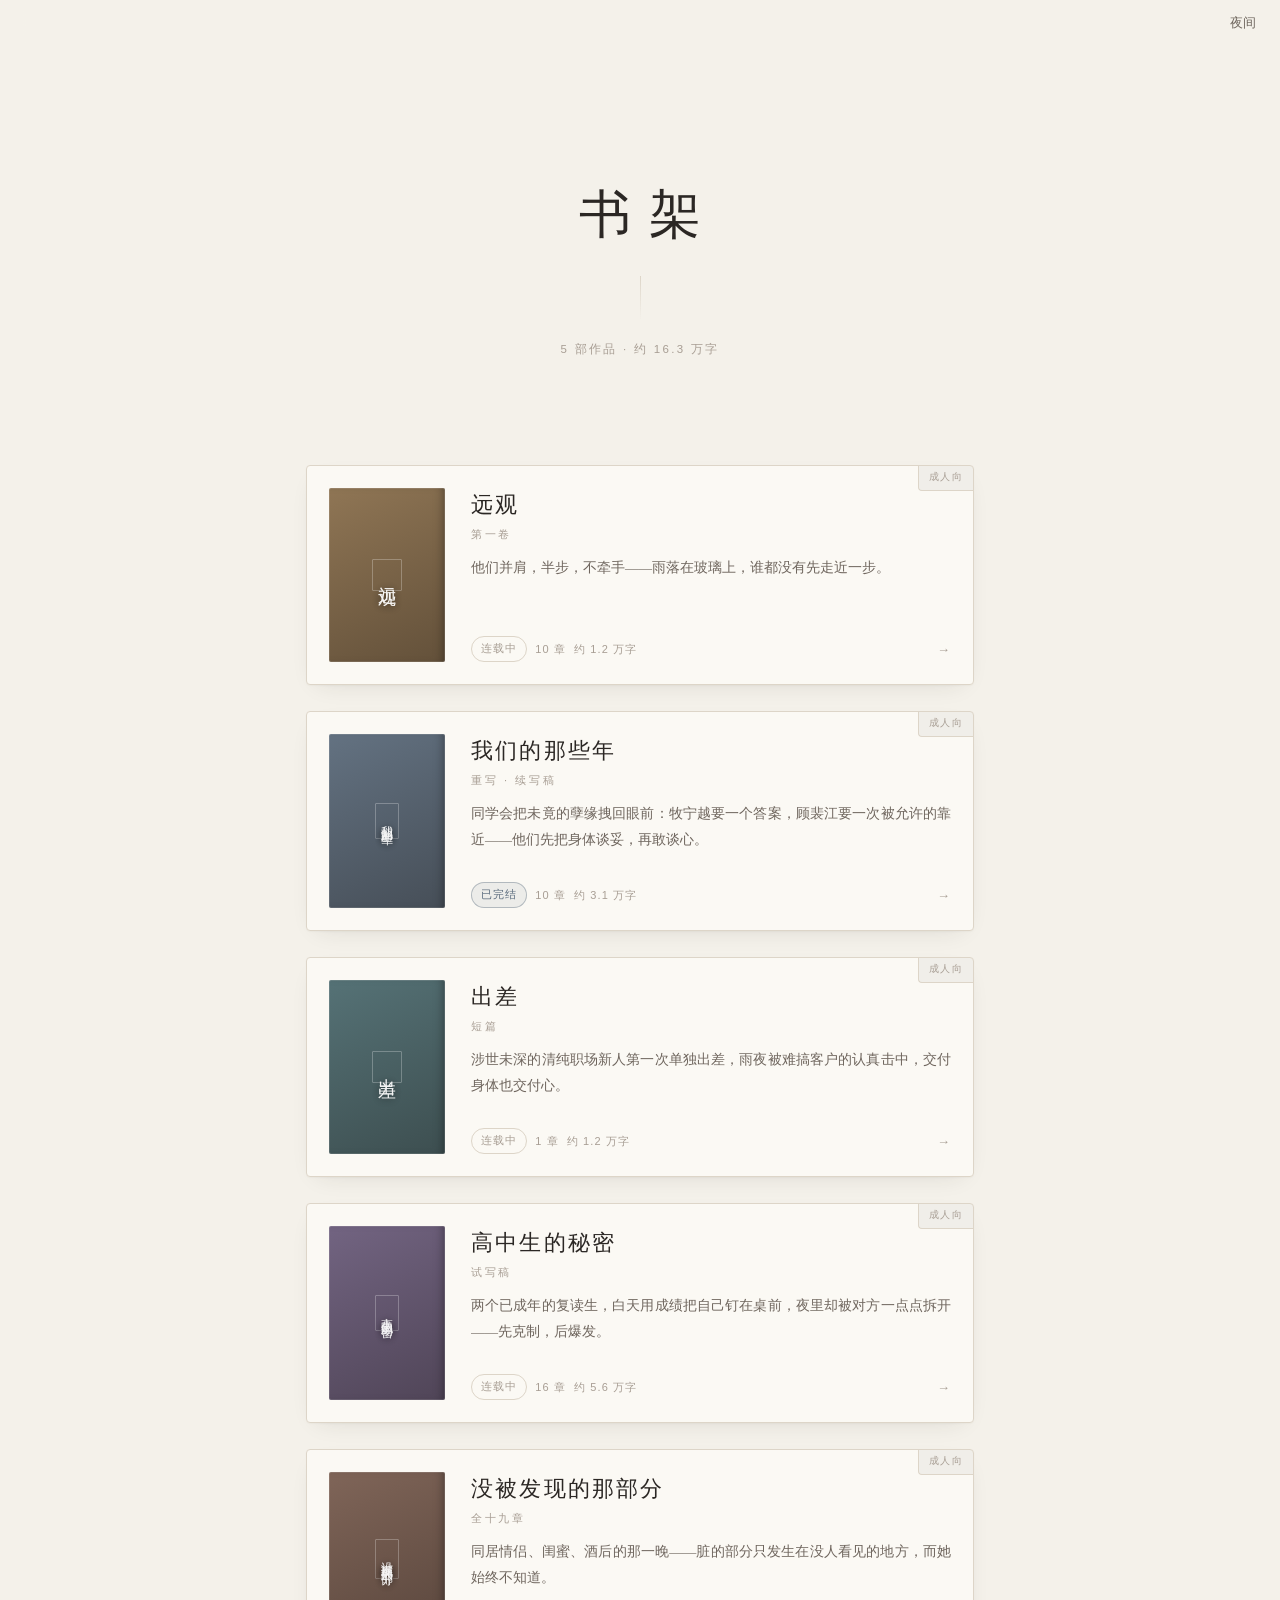
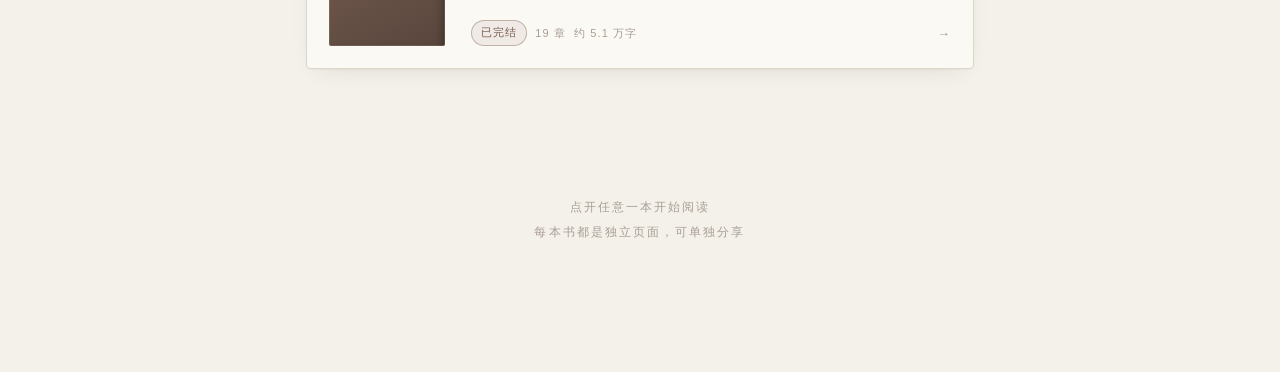
==== site/index.html @ e3aeb0eb "Initial commit: 小说写作工作区与构建器 纳入 books/ 各作品（含《没被发现的那部分》19 章完结稿）、build.py、site/ 静态阅读页、templates/ 与素材库；忽" ====
<!DOCTYPE html>
<html lang="zh-CN" data-theme="day">
<head>
<meta charset="utf-8">
<meta name="viewport" content="width=device-width,initial-scale=1,viewport-fit=cover">
<meta name="color-scheme" content="light dark">
<title>书架</title>
<style>
:root{
  --bg:#f4f1ea; --bg-elev:#fbf9f4; --ink:#2b2724; --ink-soft:#6f665e;
  --ink-faint:#a89e94; --rule:#ddd5c8;
  --accent:#8c6f4a; --accent-lit:#8c6f4a;
  --shadow:0 1px 2px rgba(43,39,36,.04),0 8px 24px -12px rgba(43,39,36,.14);
  --shadow-lift:0 2px 4px rgba(43,39,36,.05),0 20px 44px -16px rgba(43,39,36,.22);
  --font-scale:1;
  --ease:cubic-bezier(.4,0,.2,1);
  --serif:"Songti SC","Source Han Serif SC","Noto Serif CJK SC","Source Han Serif CN",
          "SimSun","STSong",Georgia,"Times New Roman",serif;
  --sans:"PingFang SC","Microsoft YaHei","Hiragino Sans GB","Noto Sans CJK SC",
         -apple-system,"Segoe UI",sans-serif;
}
html[data-theme=night]{
  --bg:#16181a; --bg-elev:#1e2124; --ink:#cfc9c0; --ink-soft:#948d84;
  --ink-faint:#645d55; --rule:#2e3236;
  --accent:var(--accent-lit);
  --shadow:0 1px 2px rgba(0,0,0,.3),0 8px 24px -12px rgba(0,0,0,.6);
  --shadow-lift:0 2px 6px rgba(0,0,0,.36),0 22px 48px -16px rgba(0,0,0,.7);
}
*{box-sizing:border-box}
html{scroll-behavior:smooth}
body{
  margin:0; background:var(--bg); color:var(--ink);
  font-family:var(--serif); -webkit-font-smoothing:antialiased;
  transition:background .4s var(--ease),color .4s var(--ease);
}
::selection{background:color-mix(in srgb,var(--accent) 24%,transparent)}
a{color:inherit}
:focus-visible{outline:2px solid var(--accent);outline-offset:2px;border-radius:2px}

/* 通用入场：加 .rise 的元素初始下沉透明，进入视口时由 JS 挂 .in */
.rise{opacity:0;transform:translateY(18px);
  transition:opacity .7s var(--ease),transform .7s var(--ease)}
.rise.in{opacity:1;transform:none}

.tbtn{border:0;background:none;color:var(--ink-soft);font-family:var(--sans);font-size:13px;
  cursor:pointer;padding:7px 10px;border-radius:6px;line-height:1;
  transition:color .25s var(--ease),background .25s var(--ease)}
.tbtn:hover{color:var(--ink);background:color-mix(in srgb,var(--ink) 7%,transparent)}
.tbtn:active{transform:scale(.94)}

@media (prefers-reduced-motion:reduce){
  *{transition:none!important;animation:none!important;scroll-behavior:auto!important}
  .rise{opacity:1!important;transform:none!important}
}

body{padding:0}
#shelf-tools{position:fixed;top:0;right:0;left:0;height:46px;z-index:50;display:flex;
  align-items:center;justify-content:flex-end;gap:2px;padding:0 14px;
  background:color-mix(in srgb,var(--bg) 86%,transparent);
  backdrop-filter:blur(12px) saturate(1.4);
  border-bottom:1px solid transparent;transition:border-color .4s var(--ease)}
#shelf-tools.lifted{border-bottom-color:var(--rule)}

.hero{padding:20vh 26px 12vh;text-align:center}
.hero h1{margin:0;font-size:clamp(34px,7vw,52px);font-weight:400;letter-spacing:.34em;
  text-indent:.34em;animation:titleIn 1.1s var(--ease) both}
.hero .line{width:1px;height:44px;margin:26px auto 0;
  background:linear-gradient(var(--rule),transparent);
  animation:dropIn .9s var(--ease) .3s both}
.hero .meta{margin-top:22px;font-family:var(--sans);font-size:11.5px;letter-spacing:.2em;
  color:var(--ink-faint);animation:fadeUp .9s var(--ease) .42s both}
@keyframes titleIn{from{opacity:0;transform:translateY(18px);letter-spacing:.54em}
  to{opacity:1;transform:none}}
@keyframes fadeUp{from{opacity:0;transform:translateY(14px)}to{opacity:1;transform:none}}
@keyframes dropIn{from{opacity:0;transform:scaleY(0);transform-origin:top}
  to{opacity:1;transform:none}}

.books{max-width:720px;margin:0 auto;padding:0 26px 14vh;
  display:flex;flex-direction:column;gap:26px}

/* 卡片自带的 transition 会整体覆盖 .rise 的，所以这里必须带上 opacity，
   否则入场只会有位移没有淡入 */
.card{display:flex;gap:26px;padding:22px;text-decoration:none;color:inherit;
  background:var(--bg-elev);border:1px solid var(--rule);border-radius:4px;
  box-shadow:var(--shadow);position:relative;overflow:hidden;
  transition:opacity .55s var(--ease),transform .55s var(--ease),
             box-shadow .4s var(--ease),border-color .4s var(--ease)}
/* 悬停时该书主色从左缘渗入 */
.card::before{content:"";position:absolute;inset:0 auto 0 0;width:2px;
  background:var(--bk);transform:scaleY(0);transform-origin:center;
  transition:transform .45s var(--ease)}
/* 用 .rise.in.card 提高特异性，压过 .rise.in 的 transform:none */
.rise.in.card:hover{transform:translateY(-4px);box-shadow:var(--shadow-lift);
  border-color:color-mix(in srgb,var(--bk) 42%,var(--rule))}
.rise.in.card:active{transform:translateY(-1px) scale(.995)}
.card:hover::before{transform:none}

/* 生成式封面：主色纸纹 + 竖排书名 */
.cv{flex:0 0 116px;height:174px;border-radius:2px;overflow:hidden;position:relative;
  display:flex;align-items:center;justify-content:center;
  background:linear-gradient(155deg,
    color-mix(in srgb,var(--bk) 88%,#000 4%),
    color-mix(in srgb,var(--bk) 58%,#2b2724));
  box-shadow:inset 0 0 0 1px rgba(255,255,255,.12),
             inset -7px 0 12px -8px rgba(0,0,0,.55);
  transition:transform .5s var(--ease)}
.card:hover .cv{transform:scale(1.035)}
.cv img{position:absolute;inset:0;width:100%;height:100%;object-fit:cover}
/* 竖排书名：不换列，长书名自动缩字号，避免折成两列挤满封面 */
.cv em{font-style:normal;writing-mode:vertical-rl;white-space:nowrap;
  font-size:var(--cvfs,17px);letter-spacing:.14em;line-height:1;
  color:#fff;opacity:.94;text-shadow:0 1px 10px rgba(0,0,0,.4);
  border:1px solid rgba(255,255,255,.28);padding:12px 5px;border-radius:1px}

.info{flex:1;min-width:0;display:flex;flex-direction:column}
/* 右侧留出「成人向」浮标的位置 */
.info h2{margin:2px 56px 0 0;font-size:22px;font-weight:400;letter-spacing:.1em}
.info .sub{margin-top:7px;font-family:var(--sans);font-size:11px;letter-spacing:.24em;
  color:var(--ink-faint)}
.info .tag{margin:13px 0 0;font-size:13.5px;line-height:1.95;color:var(--ink-soft);
  text-align:justify;
  display:-webkit-box;-webkit-line-clamp:3;-webkit-box-orient:vertical;overflow:hidden}
.info .foot{margin-top:auto;padding-top:15px;display:flex;align-items:center;
  flex-wrap:wrap;gap:8px;font-family:var(--sans);font-size:11px;letter-spacing:.1em;
  color:var(--ink-faint)}
/* 箭头始终占一行的末尾，元信息换行时不被挤走 */
.info .foot .arrow{order:9}
.pill{padding:3px 9px;border-radius:999px;border:1px solid var(--rule);line-height:1.6}
.pill.done{color:var(--bk);border-color:color-mix(in srgb,var(--bk) 40%,transparent);
  background:color-mix(in srgb,var(--bk) 9%,transparent)}
/* 成人向做成卡片右上角浮标，不占元信息那行的宽度 */
.badge{position:absolute;top:0;right:0;z-index:1;
  font-family:var(--sans);font-size:9.5px;letter-spacing:.14em;color:var(--ink-faint);
  padding:5px 10px 6px;border-bottom-left-radius:4px;
  background:color-mix(in srgb,var(--ink) 5%,transparent);
  border-left:1px solid var(--rule);border-bottom:1px solid var(--rule)}
.arrow{margin-left:auto;color:var(--ink-faint);font-size:13px;
  transition:transform .4s var(--ease),color .4s var(--ease)}
.card:hover .arrow{transform:translateX(4px);color:var(--bk)}

.foot-note{padding:0 26px 14vh;text-align:center;font-family:var(--sans);
  font-size:11.5px;letter-spacing:.18em;color:var(--ink-faint);line-height:2.2}

@media (max-width:600px){
  .hero{padding:14vh 22px 9vh}
  .books{padding:0 18px 12vh;gap:20px}
  .card{gap:18px;padding:17px}
  /* 手机上封面按比例缩小，但字号只压一点点，太小会看不清 */
  .cv{flex-basis:92px;height:140px}
  .cv em{font-size:calc(var(--cvfs,17px) * .92);padding:9px 4px}
  .info h2{font-size:19px}
  .info .tag{font-size:12.5px;-webkit-line-clamp:4}
  /* 窄屏元信息压缩到一行，箭头省掉（整卡可点，不需要指示） */
  .info .foot{gap:6px;font-size:10.5px;padding-top:12px}
  .pill{padding:3px 7px}
  .info .foot .arrow{display:none}
  .badge{font-size:9px;padding:4px 8px 5px}
}
@media print{#shelf-tools{display:none}.card{box-shadow:none}}
</style>
</head>
<body>
<nav id="shelf-tools">
  <button class="tbtn" id="theme" aria-label="切换日间夜间">夜间</button>
</nav>

<header class="hero">
  <h1>书架</h1>
  <div class="line"></div>
  <div class="meta">5 部作品 · 约 16.3 万字</div>
</header>

<div class="books">
    <a class="card rise" href="远观.html"
       style="--bk:#8c6f4a;--bk-lit:#a58f72">
      <span class="badge">成人向</span><div class="cv"><em style="--cvfs:18px">远观</em></div>
      <div class="info">
        <h2>远观</h2>
      <div class="sub">第一卷</div>
      <p class="tag">他们并肩，半步，不牵手——雨落在玻璃上，谁都没有先走近一步。</p>
        <div class="foot">
          <span class="pill">连载中</span>
          <span>10 章</span>
          <span>约 1.2 万字</span>
          <span class="arrow">→</span>
        </div>
      </div>
    </a>
    <a class="card rise" href="我们的那些年.html"
       style="--bk:#5a6b7d;--bk-lit:#7e8c9a">
      <span class="badge">成人向</span><div class="cv"><em style="--cvfs:12px">我们的那些年</em></div>
      <div class="info">
        <h2>我们的那些年</h2>
      <div class="sub">重写 · 续写稿</div>
      <p class="tag">同学会把未竟的孽缘拽回眼前：牧宁越要一个答案，顾裴江要一次被允许的靠近——他们先把身体谈妥，再敢谈心。</p>
        <div class="foot">
          <span class="pill done">已完结</span>
          <span>10 章</span>
          <span>约 3.1 万字</span>
          <span class="arrow">→</span>
        </div>
      </div>
    </a>
    <a class="card rise" href="出差.html"
       style="--bk:#4a6b70;--bk-lit:#728c8f">
      <span class="badge">成人向</span><div class="cv"><em style="--cvfs:18px">出差</em></div>
      <div class="info">
        <h2>出差</h2>
      <div class="sub">短篇</div>
      <p class="tag">涉世未深的清纯职场新人第一次单独出差，雨夜被难搞客户的认真击中，交付身体也交付心。</p>
        <div class="foot">
          <span class="pill">连载中</span>
          <span>1 章</span>
          <span>约 1.2 万字</span>
          <span class="arrow">→</span>
        </div>
      </div>
    </a>
    <a class="card rise" href="高中生的秘密.html"
       style="--bk:#6b5b7d;--bk-lit:#8c7f9a">
      <span class="badge">成人向</span><div class="cv"><em style="--cvfs:12px">高中生的秘密</em></div>
      <div class="info">
        <h2>高中生的秘密</h2>
      <div class="sub">试写稿</div>
      <p class="tag">两个已成年的复读生，白天用成绩把自己钉在桌前，夜里却被对方一点点拆开——先克制，后爆发。</p>
        <div class="foot">
          <span class="pill">连载中</span>
          <span>16 章</span>
          <span>约 5.6 万字</span>
          <span class="arrow">→</span>
        </div>
      </div>
    </a>
    <a class="card rise" href="没被发现的那部分.html"
       style="--bk:#7a5c4e;--bk-lit:#978075">
      <span class="badge">成人向</span><div class="cv"><em style="--cvfs:12px">没被发现的那部分</em></div>
      <div class="info">
        <h2>没被发现的那部分</h2>
      <div class="sub">全十九章</div>
      <p class="tag">同居情侣、闺蜜、酒后的那一晚——脏的部分只发生在没人看见的地方，而她始终不知道。</p>
        <div class="foot">
          <span class="pill done">已完结</span>
          <span>19 章</span>
          <span>约 5.1 万字</span>
          <span class="arrow">→</span>
        </div>
      </div>
    </a>
</div>

<div class="foot-note">点开任意一本开始阅读<br>每本书都是独立页面，可单独分享</div>

<script>
var TK='xhw-theme';
var root=document.documentElement;
function readTheme(){
  try{ var v=localStorage.getItem(TK); if(v) return v; }catch(e){}
  return matchMedia('(prefers-color-scheme: dark)').matches?'night':'day';
}
function paintTheme(t){
  root.dataset.theme=t;
  var b=document.getElementById('theme');
  if(b) b.textContent=(t==='night'?'日间':'夜间');
}
paintTheme(readTheme());
function toggleTheme(){
  var t=root.dataset.theme==='night'?'day':'night';
  try{ localStorage.setItem(TK,t); }catch(e){}
  // 支持时用 View Transitions 做交叉淡化
  if(document.startViewTransition && !matchMedia('(prefers-reduced-motion: reduce)').matches){
    document.startViewTransition(function(){ paintTheme(t); });
  }else{ paintTheme(t); }
}
// 观察器：元素进入视口后加 .in，一次性触发不回退
var reveal=(function(){
  if(!window.IntersectionObserver || matchMedia('(prefers-reduced-motion: reduce)').matches){
    return function(els){ [].forEach.call(els,function(e){ e.classList.add('in'); }); };
  }
  var io=new IntersectionObserver(function(es){
    es.forEach(function(e){
      if(e.isIntersecting){ e.target.classList.add('in'); io.unobserve(e.target); }
    });
  },{rootMargin:'0px 0px -12% 0px',threshold:.02});
  return function(els){ [].forEach.call(els,function(e){ io.observe(e); }); };
})();

(function(){
  document.getElementById('theme').onclick=toggleTheme;
  var cards=[].slice.call(document.querySelectorAll('.card'));
  cards.forEach(function(c,i){ c.style.transitionDelay=(i*60)+'ms'; });
  reveal(cards);
  // 入场延迟只用于首次，避免之后悬停也跟着延迟
  setTimeout(function(){ cards.forEach(function(c){ c.style.transitionDelay=''; }); },
    260+cards.length*60);

  // 滚动后工具条显出分隔线
  var tb=document.getElementById('shelf-tools'), raf=0;
  addEventListener('scroll',function(){
    if(raf) return;
    raf=requestAnimationFrame(function(){
      raf=0; tb.classList.toggle('lifted',scrollY>10);
    });
  },{passive:true});
})();
</script>
</body>
</html>
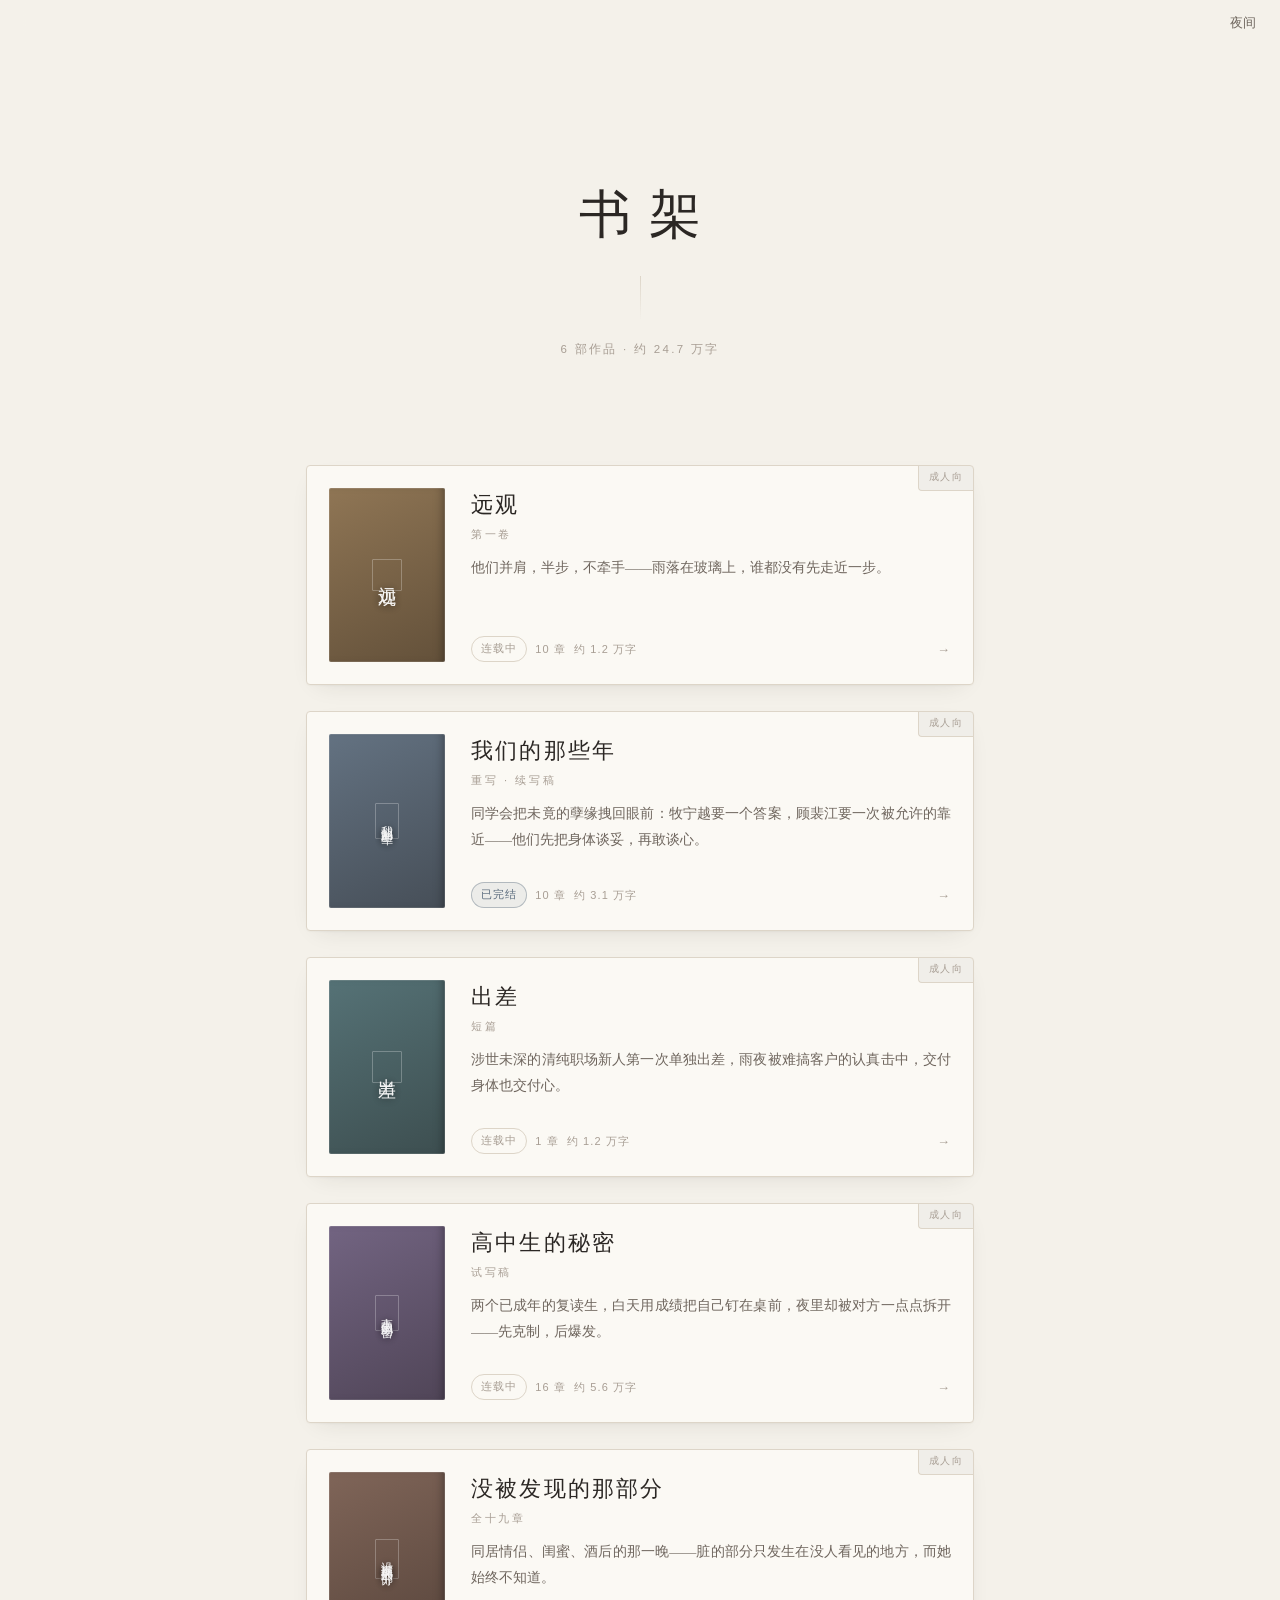
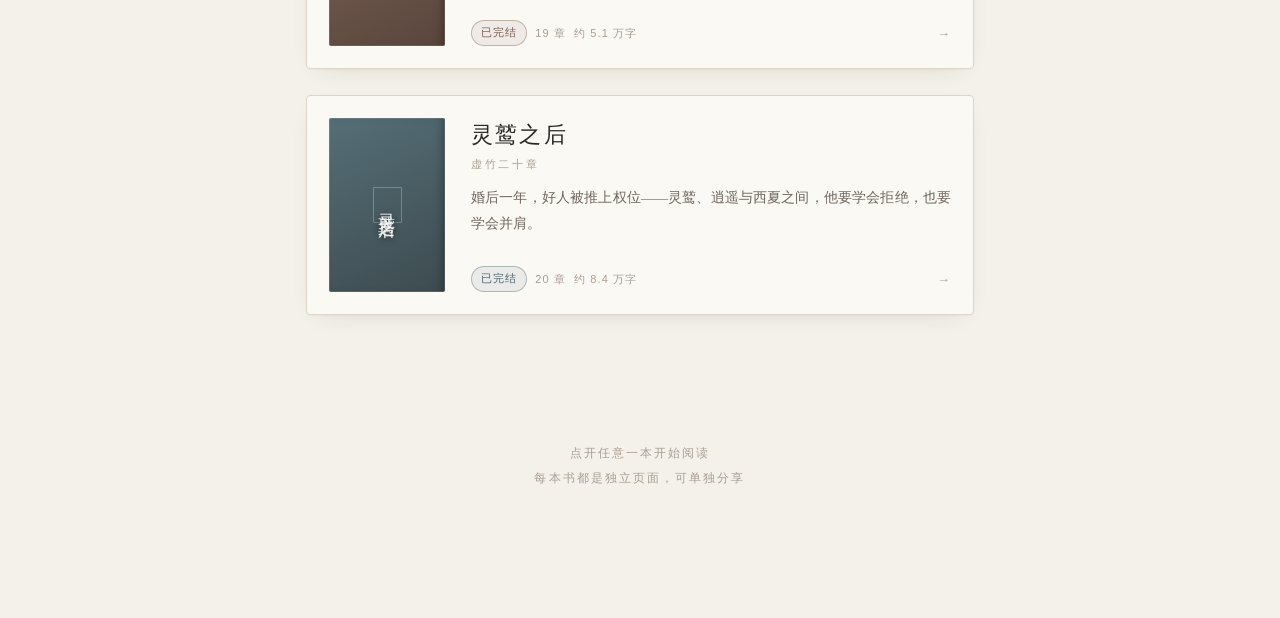
==== commit 03cd381d: "新增《灵鹫之后》：虚竹二十章，已完结" ====
--- a/site/index.html
+++ b/site/index.html
@@ -1,10 +1,22 @@
 <!DOCTYPE html>
-<html lang="zh-CN" data-theme="day">
+<html lang="zh-CN">
 <head>
 <meta charset="utf-8">
 <meta name="viewport" content="width=device-width,initial-scale=1,viewport-fit=cover">
 <meta name="color-scheme" content="light dark">
+<meta name="description" content="6 部作品 · 约 24.7 万字，远观、我们的那些年、出差、高中生的秘密、没被发现的那部分">
+<meta property="og:title" content="书架">
+<meta property="og:description" content="6 部作品 · 约 24.7 万字，远观、我们的那些年、出差、高中生的秘密、没被发现的那部分">
+<link rel="icon" href="[data-uri]">
 <title>书架</title>
+<script>(function(){
+var r=document.documentElement;
+try{
+  var t=localStorage.getItem('xhw-theme');
+  if(!t) t=matchMedia('(prefers-color-scheme: dark)').matches?'night':'day';
+  r.dataset.theme=t;
+}catch(e){}
+})();</script>
 <style>
 :root{
   --bg:#f4f1ea; --bg-elev:#fbf9f4; --ink:#2b2724; --ink-soft:#6f665e;
@@ -14,8 +26,12 @@
   --shadow-lift:0 2px 4px rgba(43,39,36,.05),0 20px 44px -16px rgba(43,39,36,.22);
   --font-scale:1;
   --ease:cubic-bezier(.4,0,.2,1);
-  --serif:"Songti SC","Source Han Serif SC","Noto Serif CJK SC","Source Han Serif CN",
-          "SimSun","STSong",Georgia,"Times New Roman",serif;
+  /* 「Noto Serif SC」必须排在「Source Han Serif SC」之前：两者是同一套字形，
+     但 Windows 上思源宋体常只装了 Heavy 单字重，命中它会让正文按 400 声明
+     却渲染成 Heavy（实测墨量与 900 完全相同）。Noto Serif SC 是可变字体，
+     400 才是正常正文字重。Songti SC 仅 macOS/iOS 有，留作首选无副作用。 */
+  --serif:"Songti SC","Noto Serif SC","Source Han Serif SC","Noto Serif CJK SC",
+          "Source Han Serif CN","STSong","SimSun",Georgia,"Times New Roman",serif;
   --sans:"PingFang SC","Microsoft YaHei","Hiragino Sans GB","Noto Sans CJK SC",
          -apple-system,"Segoe UI",sans-serif;
 }
@@ -26,11 +42,16 @@
   --shadow:0 1px 2px rgba(0,0,0,.3),0 8px 24px -12px rgba(0,0,0,.6);
   --shadow-lift:0 2px 6px rgba(0,0,0,.36),0 22px 48px -16px rgba(0,0,0,.7);
 }
+/* 深底浅字会视觉膨胀（halation），中文笔画密更明显。字重已是 400 不宜再降
+   （很多中文字体只有单字重，降了也无效），改用极轻的负字距抵消 */
+html[data-theme=night] main{letter-spacing:.015em}
 *{box-sizing:border-box}
 html{scroll-behavior:smooth}
 body{
   margin:0; background:var(--bg); color:var(--ink);
   font-family:var(--serif); -webkit-font-smoothing:antialiased;
+  /* 中文字体缺字重时别让浏览器合成伪粗体：CJK 笔画密，合成会糊成一团 */
+  font-synthesis:none;
   transition:background .4s var(--ease),color .4s var(--ease);
 }
 ::selection{background:color-mix(in srgb,var(--accent) 24%,transparent)}
@@ -128,6 +149,8 @@
 .pill{padding:3px 9px;border-radius:999px;border:1px solid var(--rule);line-height:1.6}
 .pill.done{color:var(--bk);border-color:color-mix(in srgb,var(--bk) 40%,transparent);
   background:color-mix(in srgb,var(--bk) 9%,transparent)}
+/* 夜间背景变暗后书的原色文字对比度不够，换成提亮版 */
+html[data-theme=night] .pill.done{color:var(--bk-lit)}
 /* 成人向做成卡片右上角浮标，不占元信息那行的宽度 */
 .badge{position:absolute;top:0;right:0;z-index:1;
   font-family:var(--sans);font-size:9.5px;letter-spacing:.14em;color:var(--ink-faint);
@@ -137,6 +160,7 @@
 .arrow{margin-left:auto;color:var(--ink-faint);font-size:13px;
   transition:transform .4s var(--ease),color .4s var(--ease)}
 .card:hover .arrow{transform:translateX(4px);color:var(--bk)}
+html[data-theme=night] .card:hover .arrow{color:var(--bk-lit)}
 
 .foot-note{padding:0 26px 14vh;text-align:center;font-family:var(--sans);
   font-size:11.5px;letter-spacing:.18em;color:var(--ink-faint);line-height:2.2}
@@ -167,7 +191,7 @@
 <header class="hero">
   <h1>书架</h1>
   <div class="line"></div>
-  <div class="meta">5 部作品 · 约 16.3 万字</div>
+  <div class="meta">6 部作品 · 约 24.7 万字</div>
 </header>
 
 <div class="books">
@@ -246,10 +270,26 @@
         </div>
       </div>
     </a>
+    <a class="card rise" href="灵鹫之后.html"
+       style="--bk:#4a6670;--bk-lit:#72888f">
+      <div class="cv"><em style="--cvfs:17px">灵鹫之后</em></div>
+      <div class="info">
+        <h2>灵鹫之后</h2>
+      <div class="sub">虚竹二十章</div>
+      <p class="tag">婚后一年，好人被推上权位——灵鹫、逍遥与西夏之间，他要学会拒绝，也要学会并肩。</p>
+        <div class="foot">
+          <span class="pill done">已完结</span>
+          <span>20 章</span>
+          <span>约 8.4 万字</span>
+          <span class="arrow">→</span>
+        </div>
+      </div>
+    </a>
 </div>
 
 <div class="foot-note">点开任意一本开始阅读<br>每本书都是独立页面，可单独分享</div>
 
+<noscript><style>.rise{opacity:1!important;transform:none!important}</style></noscript>
 <script>
 var TK='xhw-theme';
 var root=document.documentElement;
@@ -271,17 +311,25 @@
     document.startViewTransition(function(){ paintTheme(t); });
   }else{ paintTheme(t); }
 }
-// 观察器：元素进入视口后加 .in，一次性触发不回退
+// 观察器：元素进入视口后加 .in，一次性触发不回退。
+// 构造或调用失败（旧浏览器 polyfill 缺陷等）时退化为直接全部显示，
+// 避免因为动画层出错而导致正文停留在 opacity:0 的不可见状态。
 var reveal=(function(){
+  var showAll=function(els){ [].forEach.call(els,function(e){ e.classList.add('in'); }); };
   if(!window.IntersectionObserver || matchMedia('(prefers-reduced-motion: reduce)').matches){
-    return function(els){ [].forEach.call(els,function(e){ e.classList.add('in'); }); };
+    return showAll;
   }
-  var io=new IntersectionObserver(function(es){
-    es.forEach(function(e){
-      if(e.isIntersecting){ e.target.classList.add('in'); io.unobserve(e.target); }
-    });
-  },{rootMargin:'0px 0px -12% 0px',threshold:.02});
-  return function(els){ [].forEach.call(els,function(e){ io.observe(e); }); };
+  try{
+    var io=new IntersectionObserver(function(es){
+      es.forEach(function(e){
+        if(e.isIntersecting){ e.target.classList.add('in'); io.unobserve(e.target); }
+      });
+    },{rootMargin:'0px 0px -12% 0px',threshold:.02});
+    return function(els){
+      try{ [].forEach.call(els,function(e){ io.observe(e); }); }
+      catch(e){ showAll(els); }
+    };
+  }catch(e){ return showAll; }
 })();
 
 (function(){
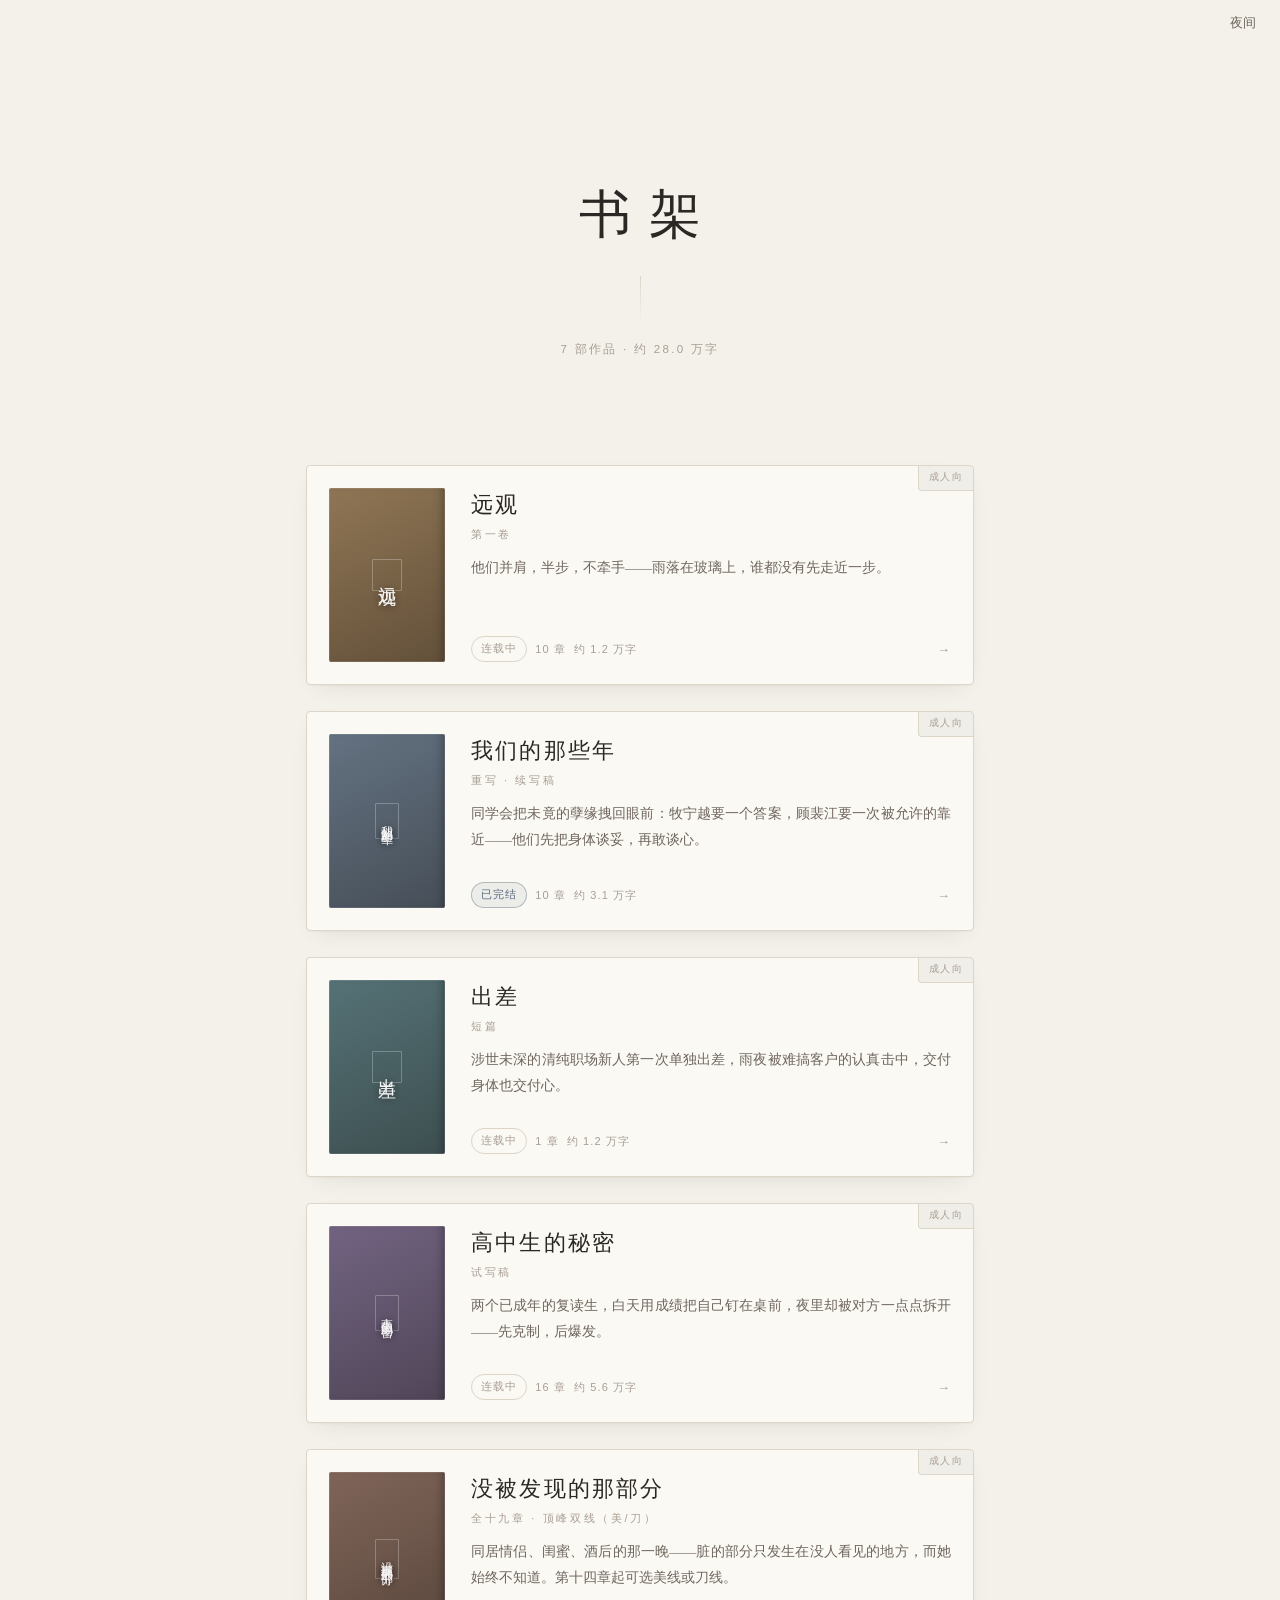
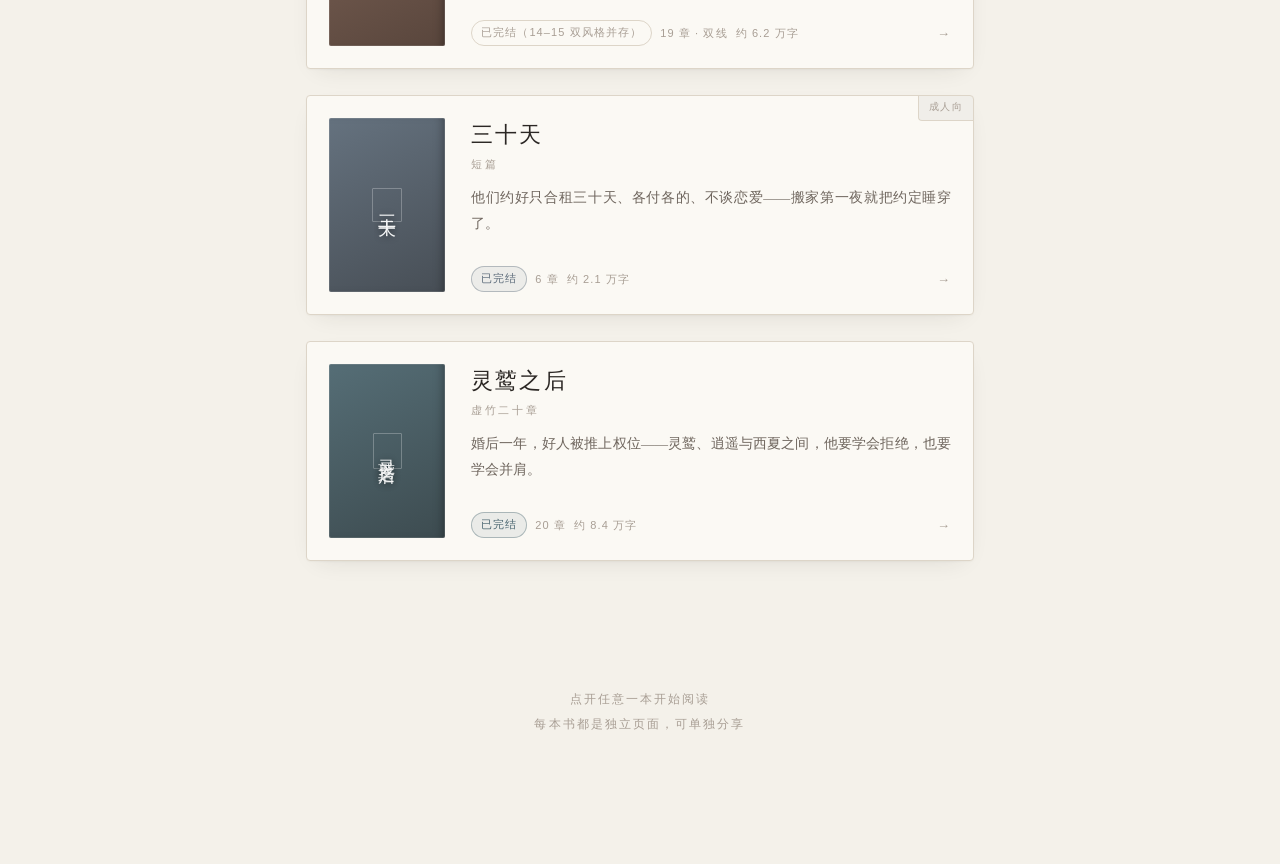
==== commit 4246d525: "新增《三十天》全文六章并构建阅读页" ====
--- a/site/index.html
+++ b/site/index.html
@@ -4,9 +4,9 @@
 <meta charset="utf-8">
 <meta name="viewport" content="width=device-width,initial-scale=1,viewport-fit=cover">
 <meta name="color-scheme" content="light dark">
-<meta name="description" content="6 部作品 · 约 24.7 万字，远观、我们的那些年、出差、高中生的秘密、没被发现的那部分">
+<meta name="description" content="7 部作品 · 约 28.0 万字，远观、我们的那些年、出差、高中生的秘密、没被发现的那部分">
 <meta property="og:title" content="书架">
-<meta property="og:description" content="6 部作品 · 约 24.7 万字，远观、我们的那些年、出差、高中生的秘密、没被发现的那部分">
+<meta property="og:description" content="7 部作品 · 约 28.0 万字，远观、我们的那些年、出差、高中生的秘密、没被发现的那部分">
 <link rel="icon" href="[data-uri]">
 <title>书架</title>
 <script>(function(){
@@ -191,7 +191,7 @@
 <header class="hero">
   <h1>书架</h1>
   <div class="line"></div>
-  <div class="meta">6 部作品 · 约 24.7 万字</div>
+  <div class="meta">7 部作品 · 约 28.0 万字</div>
 </header>
 
 <div class="books">
@@ -260,12 +260,27 @@
       <span class="badge">成人向</span><div class="cv"><em style="--cvfs:12px">没被发现的那部分</em></div>
       <div class="info">
         <h2>没被发现的那部分</h2>
-      <div class="sub">全十九章</div>
-      <p class="tag">同居情侣、闺蜜、酒后的那一晚——脏的部分只发生在没人看见的地方，而她始终不知道。</p>
+      <div class="sub">全十九章 · 顶峰双线（美/刀）</div>
+      <p class="tag">同居情侣、闺蜜、酒后的那一晚——脏的部分只发生在没人看见的地方，而她始终不知道。第十四章起可选美线或刀线。</p>
+        <div class="foot">
+          <span class="pill">已完结（14–15 双风格并存）</span>
+          <span>19 章 · 双线</span>
+          <span>约 6.2 万字</span>
+          <span class="arrow">→</span>
+        </div>
+      </div>
+    </a>
+    <a class="card rise" href="三十天.html"
+       style="--bk:#5c6b7a;--bk-lit:#808c97">
+      <span class="badge">成人向</span><div class="cv"><em style="--cvfs:18px">三十天</em></div>
+      <div class="info">
+        <h2>三十天</h2>
+      <div class="sub">短篇</div>
+      <p class="tag">他们约好只合租三十天、各付各的、不谈恋爱——搬家第一夜就把约定睡穿了。</p>
         <div class="foot">
           <span class="pill done">已完结</span>
-          <span>19 章</span>
-          <span>约 5.1 万字</span>
+          <span>6 章</span>
+          <span>约 2.1 万字</span>
           <span class="arrow">→</span>
         </div>
       </div>
